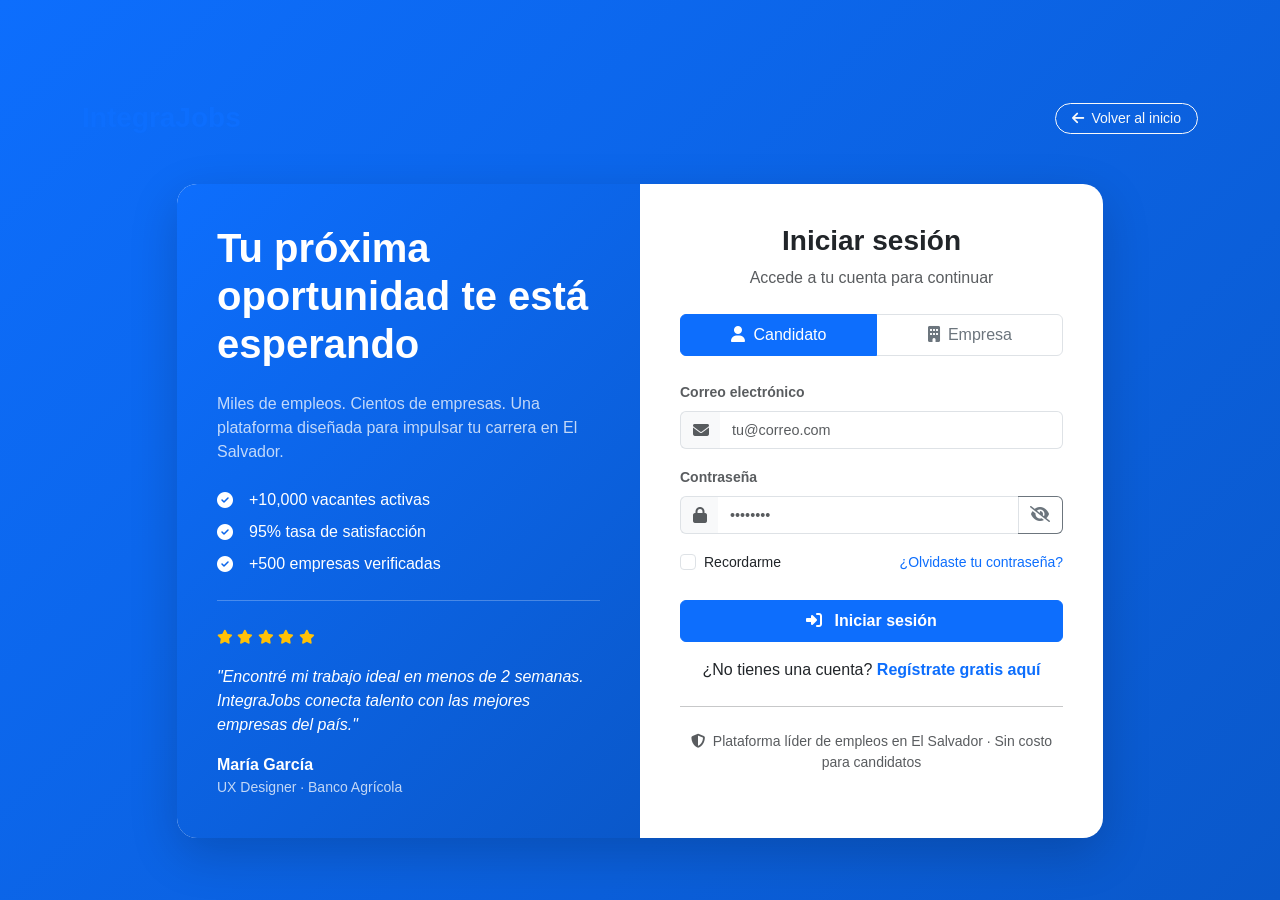
==== html/login.html @ d5a7772a "diseno web de prototipado" ====
<!DOCTYPE html>
<html lang="es">
<head>
    <meta charset="UTF-8">
    <meta name="viewport" content="width=device-width, initial-scale=1.0">
    <title>Iniciar Sesión - IntegraJobs</title>
    <!-- Bootstrap CSS -->
    <link href="https://cdn.jsdelivr.net/npm/bootstrap@5.3.0/dist/css/bootstrap.min.css" rel="stylesheet">
    <!-- Font Awesome Icons -->
    <link rel="stylesheet" href="https://cdnjs.cloudflare.com/ajax/libs/font-awesome/6.4.0/css/all.min.css">
    <!-- Custom CSS -->
    <link rel="stylesheet" href="../css/styles.css">
</head>
<body class="login-body">

    <!-- Navbar simplificada -->
    <nav class="navbar navbar-light py-3">
        <div class="container">
            <a class="navbar-brand fw-bold text-white fs-3" href="index.html">IntegraJobs</a>
            <a href="index.html" class="btn btn-outline-light btn-sm rounded-pill px-3">
                <i class="fas fa-arrow-left me-1"></i> Volver al inicio
            </a>
        </div>
    </nav>

    <!-- Login Section -->
    <section class="login-section py-4">
        <div class="container">
            <div class="row justify-content-center">
                <div class="col-lg-10">
                    <div class="login-card shadow-lg">
                        <div class="row g-0">
                            <!-- Left Side - Info Section (Azul) -->
                            <div class="col-md-6">
                                <div class="info-section text-white">
                                    <h2 class="display-6 fw-bold mb-4">Tu próxima oportunidad te está esperando</h2>
                                    <p class="mb-4 opacity-75">Miles de empleos. Cientos de empresas. Una plataforma diseñada para impulsar tu carrera en El Salvador.</p>
                                    
                                    <div class="mb-4">
                                        <div class="d-flex align-items-center gap-3 mb-2">
                                            <i class="fas fa-check-circle"></i>
                                            <span>+10,000 vacantes activas</span>
                                        </div>
                                        <div class="d-flex align-items-center gap-3 mb-2">
                                            <i class="fas fa-check-circle"></i>
                                            <span>95% tasa de satisfacción</span>
                                        </div>
                                        <div class="d-flex align-items-center gap-3">
                                            <i class="fas fa-check-circle"></i>
                                            <span>+500 empresas verificadas</span>
                                        </div>
                                    </div>
                                    
                                    <!-- Testimonial -->
                                    <div class="mt-4 pt-4 border-top border-white border-opacity-25">
                                        <div class="rating-stars mb-3">
                                            <i class="fas fa-star text-warning"></i>
                                            <i class="fas fa-star text-warning"></i>
                                            <i class="fas fa-star text-warning"></i>
                                            <i class="fas fa-star text-warning"></i>
                                            <i class="fas fa-star text-warning"></i>
                                        </div>
                                        <p class="fst-italic mb-3">"Encontré mi trabajo ideal en menos de 2 semanas. IntegraJobs conecta talento con las mejores empresas del país."</p>
                                        <div>
                                            <strong>María García</strong>
                                            <p class="small opacity-75 mb-0">UX Designer · Banco Agrícola</p>
                                        </div>
                                    </div>
                                </div>
                            </div>
                            
                            <!-- Right Side - Login Form -->
                            <div class="col-md-6">
                                <div class="form-section">
                                    <div class="text-center mb-4">
                                        <h3 class="fw-bold">Iniciar sesión</h3>
                                        <p class="text-muted">Accede a tu cuenta para continuar</p>
                                    </div>
                                    
                                    <!-- Role Toggle Buttons -->
                                    <div class="btn-group w-100 mb-4" role="group">
                                        <input type="radio" class="btn-check" name="userType" id="candidato" autocomplete="off" checked>
                                        <label class="btn btn-outline-primary rounded-start py-2" for="candidato">
                                            <i class="fas fa-user me-1"></i> Candidato
                                        </label>
                                        
                                        <input type="radio" class="btn-check" name="userType" id="empresa" autocomplete="off">
                                        <label class="btn btn-outline-primary rounded-end py-2" for="empresa">
                                            <i class="fas fa-building me-1"></i> Empresa
                                        </label>
                                    </div>
                                    
                                    <!-- Login Form -->
                                    <form id="loginForm">
                                        <div class="mb-3">
                                            <label class="form-label text-muted small fw-semibold">Correo electrónico</label>
                                            <div class="input-group">
                                                <span class="input-group-text bg-light">
                                                    <i class="fas fa-envelope text-muted"></i>
                                                </span>
                                                <input type="email" class="form-control" 
                                                       placeholder="tu@correo.com" id="email" required>
                                            </div>
                                        </div>
                                        
                                        <div class="mb-3">
                                            <label class="form-label text-muted small fw-semibold">Contraseña</label>
                                            <div class="input-group">
                                                <span class="input-group-text bg-light">
                                                    <i class="fas fa-lock text-muted"></i>
                                                </span>
                                                <input type="password" class="form-control" 
                                                       placeholder="••••••••" id="password" required>
                                                <button class="btn btn-outline-secondary" type="button" id="togglePassword">
                                                    <i class="fas fa-eye-slash"></i>
                                                </button>
                                            </div>
                                        </div>
                                        
                                        <div class="d-flex justify-content-between align-items-center mb-4">
                                            <div class="form-check">
                                                <input class="form-check-input" type="checkbox" id="remember">
                                                <label class="form-check-label small" for="remember">Recordarme</label>
                                            </div>
                                            <a href="#" class="text-decoration-none small" id="forgotPassword">¿Olvidaste tu contraseña?</a>
                                        </div>
                                        
                                        <button type="submit" class="btn btn-primary w-100 py-2 mb-3 fw-semibold">
                                            <i class="fas fa-sign-in-alt me-2"></i> Iniciar sesión
                                        </button>
                                        
                                        <div class="text-center">
                                            <p class="mb-0">
                                                ¿No tienes una cuenta? 
                                                <a href="register.html" class="text-primary fw-semibold text-decoration-none">
                                                    Regístrate gratis aquí
                                                </a>
                                            </p>
                                        </div>
                                    </form>
                                    
                                    <hr class="my-4">
                                    
                                    <div class="text-center">
                                        <p class="small text-muted mb-0">
                                            <i class="fas fa-shield-alt me-1"></i> Plataforma líder de empleos en El Salvador · Sin costo para candidatos
                                        </p>
                                    </div>
                                </div>
                            </div>
                        </div>
                    </div>
                </div>
            </div>
        </div>
    </section>

    <!-- Bootstrap JS Bundle -->
    <script src="https://cdn.jsdelivr.net/npm/bootstrap@5.3.0/dist/js/bootstrap.bundle.min.js"></script>
    <!-- Custom JS -->
    <script src="js/login.js"></script>
</body>
</html>
---- css/styles.css ----
/* ============================================
   VARIABLES GLOBALES
   ============================================ */
:root {
    --primary-color: #0d6efd;
    --primary-dark: #0a58ca;
    --primary-light: #3b82f6;
    --secondary-color: #198754;
    --dark-bg: #0f172a;
    --gray-bg: #f4f6f9;
}

/* ============================================
   ESTILOS GLOBALES
   ============================================ */
body {
    font-family: 'Segoe UI', Tahoma, Geneva, Verdana, sans-serif;
    padding-top: 76px;
}

/* ============================================
   NAVBAR
   ============================================ */
.navbar {
    transition: all 0.3s ease;
}

.navbar-brand {
    font-size: 1.5rem;
    color: var(--primary-color) !important;
}

/* ============================================
   HERO SECTION (LANDING PAGE)
   ============================================ */
.hero-section {
    background: linear-gradient(135deg, var(--primary-color) 0%, var(--primary-dark) 100%);
    padding: 80px 0 100px;
    color: white;
    position: relative;
    overflow: hidden;
}

.hero-section::before {
    content: '';
    position: absolute;
    top: 0;
    left: 0;
    right: 0;
    bottom: 0;
    background: url('data:image/svg+xml,<svg xmlns="http://www.w3.org/2000/svg" viewBox="0 0 1440 320"><path fill="rgba(255,255,255,0.1)" fill-opacity="1" d="M0,96L48,112C96,128,192,160,288,160C384,160,480,128,576,122.7C672,117,768,139,864,154.7C960,171,1056,181,1152,165.3C1248,149,1344,107,1392,85.3L1440,64L1440,320L1392,320C1344,320,1248,320,1152,320C1056,320,960,320,864,320C768,320,672,320,576,320C480,320,384,320,288,320C192,320,96,320,48,320L0,320Z"></path></svg>') no-repeat bottom;
    background-size: cover;
    opacity: 0.3;
}

.hero-section .container {
    position: relative;
    z-index: 1;
}

.text-gradient {
    background: linear-gradient(135deg, #fff, #ffd89b);
    -webkit-background-clip: text;
    -webkit-text-fill-color: transparent;
    background-clip: text;
}

.search-card {
    background: white;
    border-radius: 20px;
    padding: 20px;
    max-width: 800px;
    box-shadow: 0 20px 40px rgba(0,0,0,0.1);
}

/* ============================================
   STATS SECTION
   ============================================ */
.stats-section {
    padding: 60px 0;
    background: white;
    margin-top: -40px;
    position: relative;
    z-index: 2;
}

.stat-card {
    text-align: center;
    padding: 20px;
    transition: transform 0.3s ease;
}

.stat-card:hover {
    transform: translateY(-5px);
}

.stat-card h3 {
    font-size: 2.5rem;
    font-weight: bold;
    margin-bottom: 10px;
    color: var(--primary-color);
}

/* ============================================
   CARDS GENERALES
   ============================================ */
.card {
    transition: transform 0.3s ease, box-shadow 0.3s ease;
    border-radius: 15px;
}

.card:hover {
    transform: translateY(-5px);
    box-shadow: 0 10px 30px rgba(0,0,0,0.1) !important;
}

/* ============================================
   JOB CARD
   ============================================ */
.job-card {
    background: white;
    border-radius: 12px;
    padding: 20px;
    margin-bottom: 20px;
    transition: all 0.3s ease;
    border: 1px solid #e0e0e0;
}

.job-card:hover {
    border-color: var(--primary-color);
    box-shadow: 0 5px 20px rgba(0,0,0,0.1);
}

.job-title {
    font-size: 1.2rem;
    font-weight: 600;
    margin-bottom: 8px;
}

.company-name {
    color: var(--primary-color);
    font-weight: 500;
    margin-bottom: 10px;
}

.job-details {
    display: flex;
    gap: 15px;
    margin-bottom: 15px;
    font-size: 0.9rem;
    color: #6c757d;
}

.job-tag {
    display: inline-block;
    background: #f8f9fa;
    padding: 4px 12px;
    border-radius: 20px;
    font-size: 0.85rem;
    margin-right: 8px;
}

/* ============================================
   CATEGORY CARDS
   ============================================ */
.category-card {
    background: white;
    border: 1px solid #e0e0e0;
    border-radius: 12px;
    padding: 20px;
    text-align: center;
    transition: all 0.3s ease;
    cursor: pointer;
}

.category-card:hover {
    background: var(--primary-color);
    color: white;
    transform: translateY(-3px);
}

.category-card i {
    font-size: 2rem;
    margin-bottom: 10px;
}

.category-card h6 {
    margin-bottom: 5px;
    font-weight: 600;
}

.category-card p {
    margin-bottom: 0;
    font-size: 0.85rem;
}

/* ============================================
   CTA SECTION
   ============================================ */
.cta-section {
    background: linear-gradient(135deg, var(--primary-color), var(--primary-dark));
    padding: 80px 0;
    color: white;
}

/* ============================================
   FOOTER
   ============================================ */
.footer {
    background: var(--dark-bg);
}

.footer a {
    transition: color 0.3s ease;
}

.footer a:hover {
    color: var(--primary-color) !important;
}

/* ============================================
   BADGES
   ============================================ */
.badge.bg-light {
    background: rgba(255,255,255,0.2) !important;
    color: white !important;
}

/* ============================================
   RESPONSIVE
   ============================================ */
@media (max-width: 768px) {
    .hero-section {
        padding: 60px 0 80px;
    }
    
    .display-3 {
        font-size: 2rem;
    }
    
    .search-card {
        margin: 0 15px;
    }
    
    .stat-card h3 {
        font-size: 1.8rem;
    }
}

/* ============================================
   ANIMACIONES
   ============================================ */
@keyframes fadeInUp {
    from {
        opacity: 0;
        transform: translateY(30px);
    }
    to {
        opacity: 1;
        transform: translateY(0);
    }
}

.job-card, .category-card {
    animation: fadeInUp 0.6s ease-out;
}

/* ============================================
   LOGIN PAGE STYLES (FONDO AZUL UNIFICADO)
   ============================================ */
.login-body {
    background: linear-gradient(135deg, var(--primary-color) 0%, var(--primary-dark) 100%);
    min-height: 100vh;
    font-family: 'Segoe UI', Tahoma, Geneva, Verdana, sans-serif;
}

.login-section {
    padding: 40px 0;
}

.login-card {
    background: white;
    border-radius: 20px;
    overflow: hidden;
    box-shadow: 0 20px 60px rgba(0, 0, 0, 0.15);
}

.info-section {
    background: linear-gradient(135deg, var(--primary-color) 0%, var(--primary-dark) 100%);
    padding: 40px;
    height: 100%;
}

.form-section {
    padding: 40px;
}

.rating-stars i {
    font-size: 14px;
}

/* ============================================
   REGISTER PAGE STYLES
   ============================================ */
.register-body {
    background: linear-gradient(135deg, var(--primary-color) 0%, var(--primary-dark) 100%);
    min-height: 100vh;
    font-family: 'Segoe UI', Tahoma, Geneva, Verdana, sans-serif;
}

.register-section {
    padding: 40px 0;
}

.register-card {
    background: white;
    border: none;
    border-radius: 20px;
    overflow: hidden;
    box-shadow: 0 20px 60px rgba(0, 0, 0, 0.15);
}

.type-switch-card .btn-group {
    background: white;
    padding: 5px;
    border-radius: 50px;
    box-shadow: 0 2px 10px rgba(0,0,0,0.1);
}

.type-switch-card .btn-outline-primary {
    border-radius: 50px !important;
    padding: 10px 30px;
    font-weight: 500;
    transition: all 0.3s ease;
}

/* ============================================
   CANDIDATO DASHBOARD STYLES
   ============================================ */
.candidato-body {
    background: var(--gray-bg);
    font-family: 'Segoe UI', Tahoma, Geneva, Verdana, sans-serif;
}

.bg-gradient-primary {
    background: linear-gradient(135deg, var(--primary-color) 0%, var(--primary-dark) 100%);
}

.stat-card-dashboard {
    background: white;
    padding: 20px;
    border-radius: 16px;
    box-shadow: 0 2px 10px rgba(0,0,0,0.05);
    transition: transform 0.3s ease, box-shadow 0.3s ease;
}

.stat-card-dashboard:hover {
    transform: translateY(-5px);
    box-shadow: 0 5px 20px rgba(0,0,0,0.1);
}

.stat-icon {
    width: 48px;
    height: 48px;
    background: rgba(13, 110, 253, 0.1);
    border-radius: 12px;
    display: flex;
    align-items: center;
    justify-content: center;
    color: var(--primary-color);
    font-size: 1.5rem;
}

/* ============================================
   BOTONES Y CONTROLES UNIFICADOS
   ============================================ */
.btn-primary {
    background-color: var(--primary-color);
    border-color: var(--primary-color);
    transition: all 0.3s ease;
}

.btn-primary:hover {
    background-color: var(--primary-dark);
    border-color: var(--primary-dark);
    transform: translateY(-2px);
    box-shadow: 0 5px 15px rgba(13, 110, 253, 0.3);
}

.btn-outline-primary {
    border-color: var(--primary-color);
    color: var(--primary-color);
}

.btn-outline-primary:hover {
    background-color: var(--primary-color);
    border-color: var(--primary-color);
}

.btn-group .btn-check:checked + .btn-outline-primary {
    background-color: var(--primary-color);
    border-color: var(--primary-color);
    color: white;
}

.btn-group .btn-outline-primary {
    border-color: #dee2e6;
    color: #6c757d;
    transition: all 0.3s ease;
}

.btn-group .btn-outline-primary:hover:not(:checked) {
    background-color: rgba(13, 110, 253, 0.1);
    border-color: var(--primary-color);
}

/* ============================================
   FORMULARIOS UNIFICADOS
   ============================================ */
.input-group-text {
    background-color: #f8f9fa;
    border-right: none;
}

.form-control {
    border-left: none;
}

.form-control:focus {
    box-shadow: none;
    border-color: var(--primary-color);
}

.input-group:focus-within .input-group-text {
    border-color: var(--primary-color);
}

.form-control:focus, .form-select:focus {
    border-color: var(--primary-color);
    box-shadow: 0 0 0 0.2rem rgba(13, 110, 253, 0.25);
}

/* Password toggle button */
#togglePassword, #toggleConfirmPassword {
    cursor: pointer;
    border-left: none;
}

#togglePassword:hover, #toggleConfirmPassword:hover {
    background-color: #e9ecef;
}

/* Checkbox y Switch */
.form-check-input:checked {
    background-color: var(--primary-color);
    border-color: var(--primary-color);
}

.form-switch .form-check-input:checked {
    background-color: var(--primary-color);
    border-color: var(--primary-color);
}

/* ============================================
   TABLAS
   ============================================ */
.table th {
    font-weight: 600;
    color: #495057;
    border-bottom-width: 1px;
}

.table td {
    vertical-align: middle;
}

/* ============================================
   PROGRESS BAR
   ============================================ */
.progress {
    border-radius: 10px;
    background-color: #e9ecef;
}

/* ============================================
   NAVBAR DARK
   ============================================ */
.navbar-dark.bg-dark {
    background-color: var(--dark-bg) !important;
}

/* ============================================
   TEXTOS Y ENLACES
   ============================================ */
.text-primary {
    color: var(--primary-color) !important;
}

.text-primary:hover {
    color: var(--primary-dark) !important;
}

a {
    color: var(--primary-color);
    text-decoration: none;
}

a:hover {
    color: var(--primary-dark);
}

/* ============================================
   RESPONSIVE PARA LOGIN Y REGISTER
   ============================================ */
@media (max-width: 768px) {
    .login-section, .register-section {
        padding: 20px 0;
    }
    
    .info-section, .form-section {
        padding: 30px;
    }
    
    .display-6 {
        font-size: 1.75rem;
    }
    
    .type-switch-card .btn-outline-primary {
        padding: 8px 20px;
        font-size: 0.9rem;
    }
    
    .stat-card-dashboard {
        padding: 15px;
    }
    
    .stat-icon {
        width: 40px;
        height: 40px;
        font-size: 1.2rem;
    }
    
    .table-responsive {
        font-size: 0.85rem;
    }
}

/* ============================================
   ANIMACIONES ADICIONALES
   ============================================ */
@keyframes slideInRight {
    from {
        opacity: 0;
        transform: translateX(30px);
    }
    to {
        opacity: 1;
        transform: translateX(0);
    }
}

@keyframes slideInRight {
    from {
        opacity: 0;
        transform: translateX(100px);
    }
    to {
        opacity: 1;
        transform: translateX(0);
    }
}

.col-md-6.bg-white, .register-card {
    animation: slideInRight 0.5s ease-out;
}

/* Transiciones */
#companyFields, #confirmPasswordField {
    transition: all 0.3s ease;
}

/* Placeholder */
::placeholder {
    color: #adb5bd;
    font-size: 0.9rem;
}
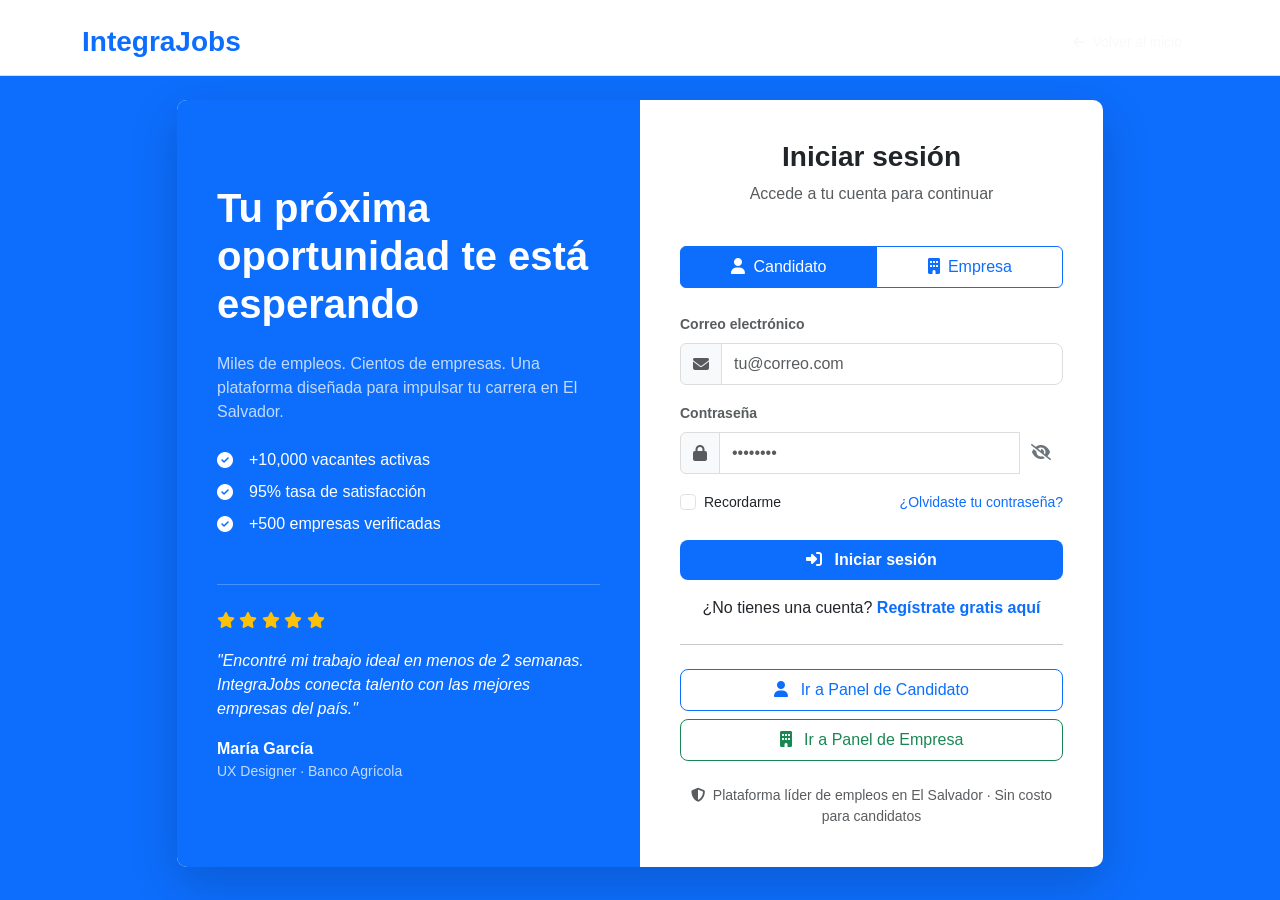
==== commit a48c1a1e: "se agregaron modulos de empresa y candidato" ====
--- a/html/login.html
+++ b/html/login.html
@@ -141,6 +141,16 @@
                                     
                                     <hr class="my-4">
                                     
+                                    <!-- Quick Access Buttons -->
+                                    <div class="d-grid gap-2 mb-4">
+                                        <a href="candidato.html" class="btn btn-outline-primary py-2">
+                                            <i class="fas fa-user me-2"></i> Ir a Panel de Candidato
+                                        </a>
+                                        <a href="empresa.html" class="btn btn-outline-success py-2">
+                                            <i class="fas fa-building me-2"></i> Ir a Panel de Empresa
+                                        </a>
+                                    </div>
+                                    
                                     <div class="text-center">
                                         <p class="small text-muted mb-0">
                                             <i class="fas fa-shield-alt me-1"></i> Plataforma líder de empleos en El Salvador · Sin costo para candidatos
--- a/css/styles.css
+++ b/css/styles.css
@@ -1,586 +1,373 @@
-/* ============================================
-   VARIABLES GLOBALES
-   ============================================ */
+/* COLORES */
 :root {
-    --primary-color: #0d6efd;
+    --primary: #0d6efd;
     --primary-dark: #0a58ca;
-    --primary-light: #3b82f6;
-    --secondary-color: #198754;
-    --dark-bg: #0f172a;
-    --gray-bg: #f4f6f9;
-}
-
-/* ============================================
-   ESTILOS GLOBALES
-   ============================================ */
+    --secondary: #198754;
+    --gray-light: #f4f6f9;
+}
+
+/* GENERAL */
 body {
-    font-family: 'Segoe UI', Tahoma, Geneva, Verdana, sans-serif;
-    padding-top: 76px;
-}
-
-/* ============================================
-   NAVBAR
-   ============================================ */
+    font-family: Arial, sans-serif;
+    margin: 0;
+    padding: 0;
+}
+
+/* NAVBAR */
 .navbar {
-    transition: all 0.3s ease;
+    background: white !important;
+    border-bottom: 1px solid #ddd;
+    height: 76px;
 }
 
 .navbar-brand {
-    font-size: 1.5rem;
-    color: var(--primary-color) !important;
-}
-
-/* ============================================
-   HERO SECTION (LANDING PAGE)
-   ============================================ */
+    color: var(--primary) !important;
+    font-weight: bold;
+}
+
+.navbar-light .nav-link {
+    color: #333 !important;
+}
+
+.navbar-light .nav-link:hover,
+.navbar-light .nav-link.active {
+    color: var(--primary) !important;
+}
+
+/* HERO SECTION */
 .hero-section {
-    background: linear-gradient(135deg, var(--primary-color) 0%, var(--primary-dark) 100%);
-    padding: 80px 0 100px;
-    color: white;
-    position: relative;
-    overflow: hidden;
-}
-
-.hero-section::before {
-    content: '';
-    position: absolute;
-    top: 0;
-    left: 0;
-    right: 0;
-    bottom: 0;
-    background: url('data:image/svg+xml,<svg xmlns="http://www.w3.org/2000/svg" viewBox="0 0 1440 320"><path fill="rgba(255,255,255,0.1)" fill-opacity="1" d="M0,96L48,112C96,128,192,160,288,160C384,160,480,128,576,122.7C672,117,768,139,864,154.7C960,171,1056,181,1152,165.3C1248,149,1344,107,1392,85.3L1440,64L1440,320L1392,320C1344,320,1248,320,1152,320C1056,320,960,320,864,320C768,320,672,320,576,320C480,320,384,320,288,320C192,320,96,320,48,320L0,320Z"></path></svg>') no-repeat bottom;
-    background-size: cover;
-    opacity: 0.3;
-}
-
-.hero-section .container {
-    position: relative;
-    z-index: 1;
-}
-
-.text-gradient {
-    background: linear-gradient(135deg, #fff, #ffd89b);
-    -webkit-background-clip: text;
-    -webkit-text-fill-color: transparent;
-    background-clip: text;
+    background: var(--primary);
+    padding: 80px 0;
+    color: white;
 }
 
 .search-card {
     background: white;
-    border-radius: 20px;
-    padding: 20px;
-    max-width: 800px;
-    box-shadow: 0 20px 40px rgba(0,0,0,0.1);
-}
-
-/* ============================================
-   STATS SECTION
-   ============================================ */
+    border-radius: 10px;
+    padding: 20px;
+    border: 1px solid #ddd;
+}
+
+/* STATS */
 .stats-section {
     padding: 60px 0;
     background: white;
-    margin-top: -40px;
-    position: relative;
-    z-index: 2;
 }
 
 .stat-card {
     text-align: center;
     padding: 20px;
-    transition: transform 0.3s ease;
-}
-
-.stat-card:hover {
-    transform: translateY(-5px);
 }
 
 .stat-card h3 {
+    color: var(--primary);
     font-size: 2.5rem;
     font-weight: bold;
-    margin-bottom: 10px;
-    color: var(--primary-color);
-}
-
-/* ============================================
-   CARDS GENERALES
-   ============================================ */
+}
+
+/* CARDS */
 .card {
-    transition: transform 0.3s ease, box-shadow 0.3s ease;
-    border-radius: 15px;
-}
-
-.card:hover {
-    transform: translateY(-5px);
-    box-shadow: 0 10px 30px rgba(0,0,0,0.1) !important;
-}
-
-/* ============================================
-   JOB CARD
-   ============================================ */
+    border: 1px solid #ddd;
+    border-radius: 10px;
+}
+
+.card-header {
+    background: white;
+    border-bottom: 1px solid #ddd;
+}
+
+/* JOB CARD */
 .job-card {
     background: white;
-    border-radius: 12px;
-    padding: 20px;
-    margin-bottom: 20px;
-    transition: all 0.3s ease;
-    border: 1px solid #e0e0e0;
-}
-
-.job-card:hover {
-    border-color: var(--primary-color);
-    box-shadow: 0 5px 20px rgba(0,0,0,0.1);
+    border: 1px solid #ddd;
+    border-radius: 10px;
+    padding: 20px;
+    margin-bottom: 15px;
 }
 
 .job-title {
-    font-size: 1.2rem;
+    font-weight: bold;
+    font-size: 1.1rem;
+}
+
+.company-name {
+    color: var(--primary);
     font-weight: 600;
-    margin-bottom: 8px;
-}
-
-.company-name {
-    color: var(--primary-color);
+}
+
+/* CATEGORY CARD */
+.category-card {
+    background: white;
+    border: 1px solid #ddd;
+    border-radius: 10px;
+    padding: 20px;
+    text-align: center;
+}
+
+.category-card:hover {
+    background: var(--primary);
+    color: white;
+}
+
+/* BUTTONS */
+.btn {
+    border-radius: 8px;
     font-weight: 500;
-    margin-bottom: 10px;
-}
-
-.job-details {
+    border: none;
+}
+
+.btn-primary {
+    background: var(--primary);
+    color: white;
+}
+
+.btn-primary:hover {
+    background: var(--primary-dark);
+    color: white;
+}
+
+.btn-outline-primary {
+    border: 1px solid var(--primary);
+    color: var(--primary);
+}
+
+.btn-outline-primary:hover {
+    background: var(--primary);
+    color: white;
+}
+
+.btn-outline-success {
+    border: 1px solid var(--secondary);
+    color: var(--secondary);
+}
+
+.btn-outline-success:hover {
+    background: var(--secondary);
+    color: white;
+}
+
+/* LOGIN PAGE */
+.login-body {
+    background: var(--primary);
+    min-height: 100vh;
+}
+
+.login-card {
+    background: white;
+    border-radius: 10px;
+    overflow: hidden;
     display: flex;
-    gap: 15px;
-    margin-bottom: 15px;
-    font-size: 0.9rem;
-    color: #6c757d;
-}
-
-.job-tag {
-    display: inline-block;
-    background: #f8f9fa;
-    padding: 4px 12px;
-    border-radius: 20px;
-    font-size: 0.85rem;
-    margin-right: 8px;
-}
-
-/* ============================================
-   CATEGORY CARDS
-   ============================================ */
-.category-card {
-    background: white;
-    border: 1px solid #e0e0e0;
-    border-radius: 12px;
-    padding: 20px;
-    text-align: center;
-    transition: all 0.3s ease;
-    cursor: pointer;
-}
-
-.category-card:hover {
-    background: var(--primary-color);
-    color: white;
-    transform: translateY(-3px);
-}
-
-.category-card i {
-    font-size: 2rem;
-    margin-bottom: 10px;
-}
-
-.category-card h6 {
-    margin-bottom: 5px;
-    font-weight: 600;
-}
-
-.category-card p {
-    margin-bottom: 0;
-    font-size: 0.85rem;
-}
-
-/* ============================================
-   CTA SECTION
-   ============================================ */
-.cta-section {
-    background: linear-gradient(135deg, var(--primary-color), var(--primary-dark));
-    padding: 80px 0;
-    color: white;
-}
-
-/* ============================================
-   FOOTER
-   ============================================ */
-.footer {
-    background: var(--dark-bg);
-}
-
-.footer a {
-    transition: color 0.3s ease;
-}
-
-.footer a:hover {
-    color: var(--primary-color) !important;
-}
-
-/* ============================================
-   BADGES
-   ============================================ */
-.badge.bg-light {
-    background: rgba(255,255,255,0.2) !important;
-    color: white !important;
-}
-
-/* ============================================
-   RESPONSIVE
-   ============================================ */
-@media (max-width: 768px) {
-    .hero-section {
-        padding: 60px 0 80px;
-    }
-    
-    .display-3 {
-        font-size: 2rem;
-    }
-    
-    .search-card {
-        margin: 0 15px;
-    }
-    
-    .stat-card h3 {
-        font-size: 1.8rem;
-    }
-}
-
-/* ============================================
-   ANIMACIONES
-   ============================================ */
-@keyframes fadeInUp {
-    from {
-        opacity: 0;
-        transform: translateY(30px);
-    }
-    to {
-        opacity: 1;
-        transform: translateY(0);
-    }
-}
-
-.job-card, .category-card {
-    animation: fadeInUp 0.6s ease-out;
-}
-
-/* ============================================
-   LOGIN PAGE STYLES (FONDO AZUL UNIFICADO)
-   ============================================ */
-.login-body {
-    background: linear-gradient(135deg, var(--primary-color) 0%, var(--primary-dark) 100%);
-    min-height: 100vh;
-    font-family: 'Segoe UI', Tahoma, Geneva, Verdana, sans-serif;
-}
-
-.login-section {
-    padding: 40px 0;
-}
-
-.login-card {
-    background: white;
-    border-radius: 20px;
-    overflow: hidden;
-    box-shadow: 0 20px 60px rgba(0, 0, 0, 0.15);
 }
 
 .info-section {
-    background: linear-gradient(135deg, var(--primary-color) 0%, var(--primary-dark) 100%);
+    background: var(--primary);
+    color: white;
     padding: 40px;
-    height: 100%;
+    display: flex;
+    flex-direction: column;
+    justify-content: center;
+    min-height: 100%;
 }
 
 .form-section {
     padding: 40px;
-}
-
-.rating-stars i {
-    font-size: 14px;
-}
-
-/* ============================================
-   REGISTER PAGE STYLES
-   ============================================ */
+    display: flex;
+    flex-direction: column;
+    justify-content: center;
+}
+
+/* REGISTER PAGE */
 .register-body {
-    background: linear-gradient(135deg, var(--primary-color) 0%, var(--primary-dark) 100%);
+    background: var(--primary);
     min-height: 100vh;
-    font-family: 'Segoe UI', Tahoma, Geneva, Verdana, sans-serif;
-}
-
-.register-section {
-    padding: 40px 0;
 }
 
 .register-card {
     background: white;
-    border: none;
-    border-radius: 20px;
+    border-radius: 10px;
     overflow: hidden;
-    box-shadow: 0 20px 60px rgba(0, 0, 0, 0.15);
-}
-
-.type-switch-card .btn-group {
-    background: white;
-    padding: 5px;
-    border-radius: 50px;
-    box-shadow: 0 2px 10px rgba(0,0,0,0.1);
-}
-
-.type-switch-card .btn-outline-primary {
-    border-radius: 50px !important;
-    padding: 10px 30px;
-    font-weight: 500;
-    transition: all 0.3s ease;
-}
-
-/* ============================================
-   CANDIDATO DASHBOARD STYLES
-   ============================================ */
-.candidato-body {
-    background: var(--gray-bg);
-    font-family: 'Segoe UI', Tahoma, Geneva, Verdana, sans-serif;
-}
-
-.bg-gradient-primary {
-    background: linear-gradient(135deg, var(--primary-color) 0%, var(--primary-dark) 100%);
+}
+
+/* DASHBOARD */
+.candidato-body,
+.empresa-body {
+    background: var(--gray-light);
+    padding-top: 76px;
+}
+
+.welcome-banner {
+    background: var(--primary);
+    color: white;
+    border-radius: 10px;
+    padding: 20px;
+    margin-bottom: 20px;
 }
 
 .stat-card-dashboard {
     background: white;
-    padding: 20px;
-    border-radius: 16px;
-    box-shadow: 0 2px 10px rgba(0,0,0,0.05);
-    transition: transform 0.3s ease, box-shadow 0.3s ease;
-}
-
-.stat-card-dashboard:hover {
-    transform: translateY(-5px);
-    box-shadow: 0 5px 20px rgba(0,0,0,0.1);
+    border: 1px solid #ddd;
+    border-radius: 10px;
+    padding: 20px;
+    margin-bottom: 15px;
 }
 
 .stat-icon {
-    width: 48px;
-    height: 48px;
-    background: rgba(13, 110, 253, 0.1);
-    border-radius: 12px;
+    width: 50px;
+    height: 50px;
+    background: #f0f0f0;
+    border-radius: 8px;
     display: flex;
     align-items: center;
     justify-content: center;
-    color: var(--primary-color);
-    font-size: 1.5rem;
-}
-
-/* ============================================
-   BOTONES Y CONTROLES UNIFICADOS
-   ============================================ */
-.btn-primary {
-    background-color: var(--primary-color);
-    border-color: var(--primary-color);
-    transition: all 0.3s ease;
-}
-
-.btn-primary:hover {
-    background-color: var(--primary-dark);
-    border-color: var(--primary-dark);
-    transform: translateY(-2px);
-    box-shadow: 0 5px 15px rgba(13, 110, 253, 0.3);
-}
-
-.btn-outline-primary {
-    border-color: var(--primary-color);
-    color: var(--primary-color);
-}
-
-.btn-outline-primary:hover {
-    background-color: var(--primary-color);
-    border-color: var(--primary-color);
-}
-
-.btn-group .btn-check:checked + .btn-outline-primary {
-    background-color: var(--primary-color);
-    border-color: var(--primary-color);
-    color: white;
-}
-
-.btn-group .btn-outline-primary {
-    border-color: #dee2e6;
-    color: #6c757d;
-    transition: all 0.3s ease;
-}
-
-.btn-group .btn-outline-primary:hover:not(:checked) {
-    background-color: rgba(13, 110, 253, 0.1);
-    border-color: var(--primary-color);
-}
-
-/* ============================================
-   FORMULARIOS UNIFICADOS
-   ============================================ */
+    color: var(--primary);
+}
+
+/* AVATARES Y PERFILES */
+.candidate-avatar {
+    width: 40px;
+    height: 40px;
+    border-radius: 50%;
+    object-fit: cover;
+    border: 2px solid #e9ecef;
+}
+
+.candidate-avatar:hover {
+    border-color: var(--primary);
+}
+
+.profile-avatar {
+    width: 120px;
+    height: 120px;
+    border-radius: 50%;
+    object-fit: cover;
+    border: 3px solid #e9ecef;
+}
+
+.company-avatar {
+    width: 120px;
+    height: 120px;
+    border-radius: 50%;
+    object-fit: cover;
+    border: 3px solid #e9ecef;
+}
+
+/* TABLA */
+.table {
+    background: white;
+}
+
+.table th {
+    background: #f8f8f8;
+    font-weight: bold;
+    border-bottom: 1px solid #ddd;
+}
+
+.table td {
+    border-bottom: 1px solid #ddd;
+    padding: 12px;
+}
+
+/* FORMULARIOS */
+.form-control,
+.form-select {
+    border: 1px solid #ddd;
+    border-radius: 8px;
+    padding: 8px 12px;
+}
+
+.form-control:focus,
+.form-select:focus {
+    border-color: var(--primary);
+    box-shadow: none;
+}
+
+.form-label {
+    font-weight: bold;
+}
+
+/* BADGES */
+.badge {
+    padding: 6px 12px;
+    border-radius: 20px;
+    font-weight: 600;
+}
+
+.badge.bg-primary {
+    background: var(--primary) !important;
+    color: white;
+}
+
+.badge.bg-success {
+    background: var(--secondary) !important;
+    color: white;
+}
+
+.badge.bg-warning {
+    background: #ffc107 !important;
+    color: black;
+}
+
+.badge.bg-info {
+    background: #0dcaf0 !important;
+    color: black;
+}
+
+.badge.bg-danger {
+    background: #dc3545 !important;
+    color: white;
+}
+
+.badge.bg-secondary {
+    background: #6c757d !important;
+    color: white;
+}
+
+/* FOOTER */
+footer {
+    background: #333;
+    color: white;
+    padding: 20px 0;
+    text-align: center;
+}
+
+/* MODAL */
+.modal-content {
+    border: 1px solid #ddd;
+    border-radius: 10px;
+}
+
+.modal-header {
+    background: white;
+    border-bottom: 1px solid #ddd;
+}
+
+/* INPUT GROUP */
 .input-group-text {
-    background-color: #f8f9fa;
-    border-right: none;
-}
-
-.form-control {
-    border-left: none;
-}
-
-.form-control:focus {
-    box-shadow: none;
-    border-color: var(--primary-color);
-}
-
-.input-group:focus-within .input-group-text {
-    border-color: var(--primary-color);
-}
-
-.form-control:focus, .form-select:focus {
-    border-color: var(--primary-color);
-    box-shadow: 0 0 0 0.2rem rgba(13, 110, 253, 0.25);
-}
-
-/* Password toggle button */
-#togglePassword, #toggleConfirmPassword {
-    cursor: pointer;
-    border-left: none;
-}
-
-#togglePassword:hover, #toggleConfirmPassword:hover {
-    background-color: #e9ecef;
-}
-
-/* Checkbox y Switch */
+    background: #f8f8f8;
+    border: 1px solid #ddd;
+}
+
+/* CHECKBOX */
 .form-check-input:checked {
-    background-color: var(--primary-color);
-    border-color: var(--primary-color);
-}
-
-.form-switch .form-check-input:checked {
-    background-color: var(--primary-color);
-    border-color: var(--primary-color);
-}
-
-/* ============================================
-   TABLAS
-   ============================================ */
-.table th {
-    font-weight: 600;
-    color: #495057;
-    border-bottom-width: 1px;
-}
-
-.table td {
-    vertical-align: middle;
-}
-
-/* ============================================
-   PROGRESS BAR
-   ============================================ */
-.progress {
-    border-radius: 10px;
-    background-color: #e9ecef;
-}
-
-/* ============================================
-   NAVBAR DARK
-   ============================================ */
-.navbar-dark.bg-dark {
-    background-color: var(--dark-bg) !important;
-}
-
-/* ============================================
-   TEXTOS Y ENLACES
-   ============================================ */
-.text-primary {
-    color: var(--primary-color) !important;
-}
-
-.text-primary:hover {
-    color: var(--primary-dark) !important;
-}
-
-a {
-    color: var(--primary-color);
-    text-decoration: none;
-}
-
-a:hover {
-    color: var(--primary-dark);
-}
-
-/* ============================================
-   RESPONSIVE PARA LOGIN Y REGISTER
-   ============================================ */
-@media (max-width: 768px) {
-    .login-section, .register-section {
-        padding: 20px 0;
-    }
+    background-color: var(--primary);
+    border-color: var(--primary);
+}
+
+/* DROPDOWN */
+.dropdown-toggle::after {
+    display: none;
+}
+
+.dropdown-menu {
+    border: 1px solid #ddd;
+    border-radius: 8px;
+}
+
+/* CTA SECTION */
+.cta-section {
+    background: var(--primary);
+    color: white;
+    padding: 80px 0;
+}
+
     
-    .info-section, .form-section {
-        padding: 30px;
-    }
-    
-    .display-6 {
-        font-size: 1.75rem;
-    }
-    
-    .type-switch-card .btn-outline-primary {
-        padding: 8px 20px;
-        font-size: 0.9rem;
-    }
-    
-    .stat-card-dashboard {
-        padding: 15px;
-    }
-    
-    .stat-icon {
-        width: 40px;
-        height: 40px;
-        font-size: 1.2rem;
-    }
-    
-    .table-responsive {
-        font-size: 0.85rem;
-    }
-}
-
-/* ============================================
-   ANIMACIONES ADICIONALES
-   ============================================ */
-@keyframes slideInRight {
-    from {
-        opacity: 0;
-        transform: translateX(30px);
-    }
-    to {
-        opacity: 1;
-        transform: translateX(0);
-    }
-}
-
-@keyframes slideInRight {
-    from {
-        opacity: 0;
-        transform: translateX(100px);
-    }
-    to {
-        opacity: 1;
-        transform: translateX(0);
-    }
-}
-
-.col-md-6.bg-white, .register-card {
-    animation: slideInRight 0.5s ease-out;
-}
-
-/* Transiciones */
-#companyFields, #confirmPasswordField {
-    transition: all 0.3s ease;
-}
-
-/* Placeholder */
-::placeholder {
-    color: #adb5bd;
-    font-size: 0.9rem;
-}
